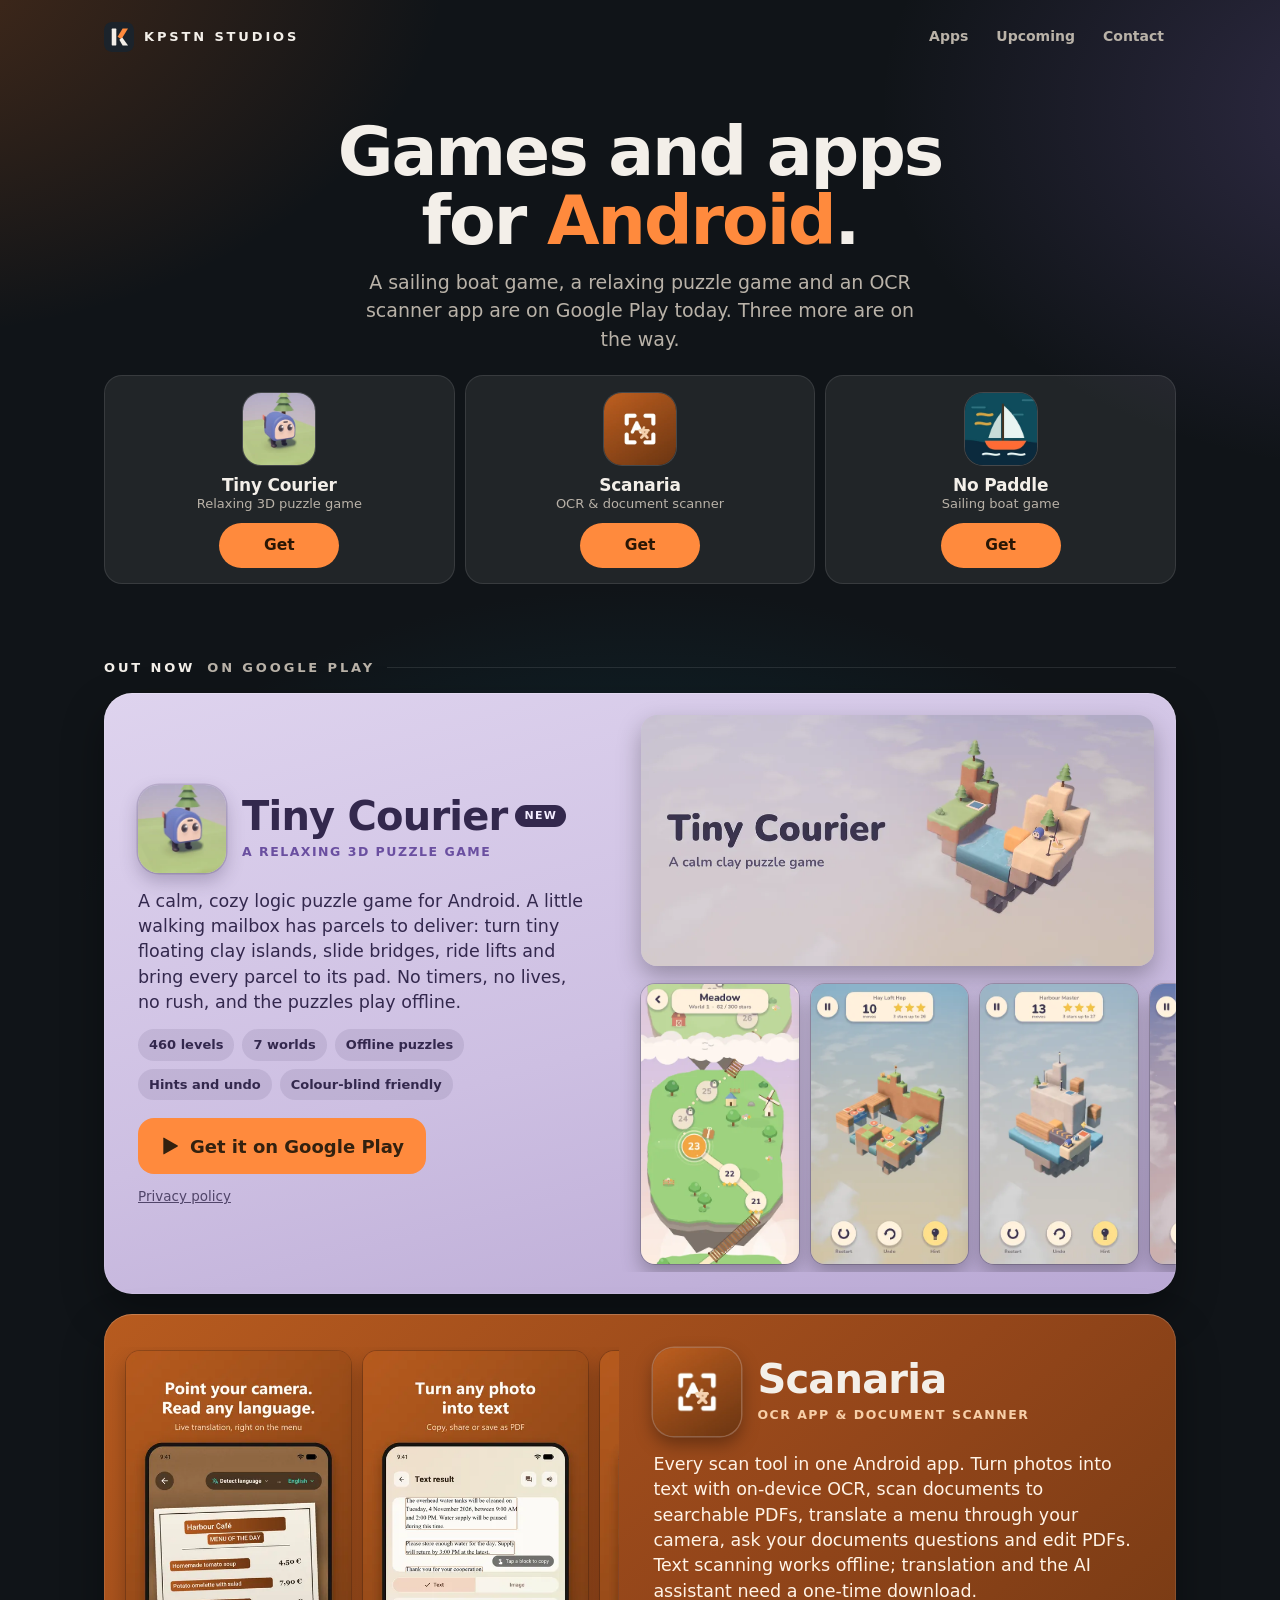
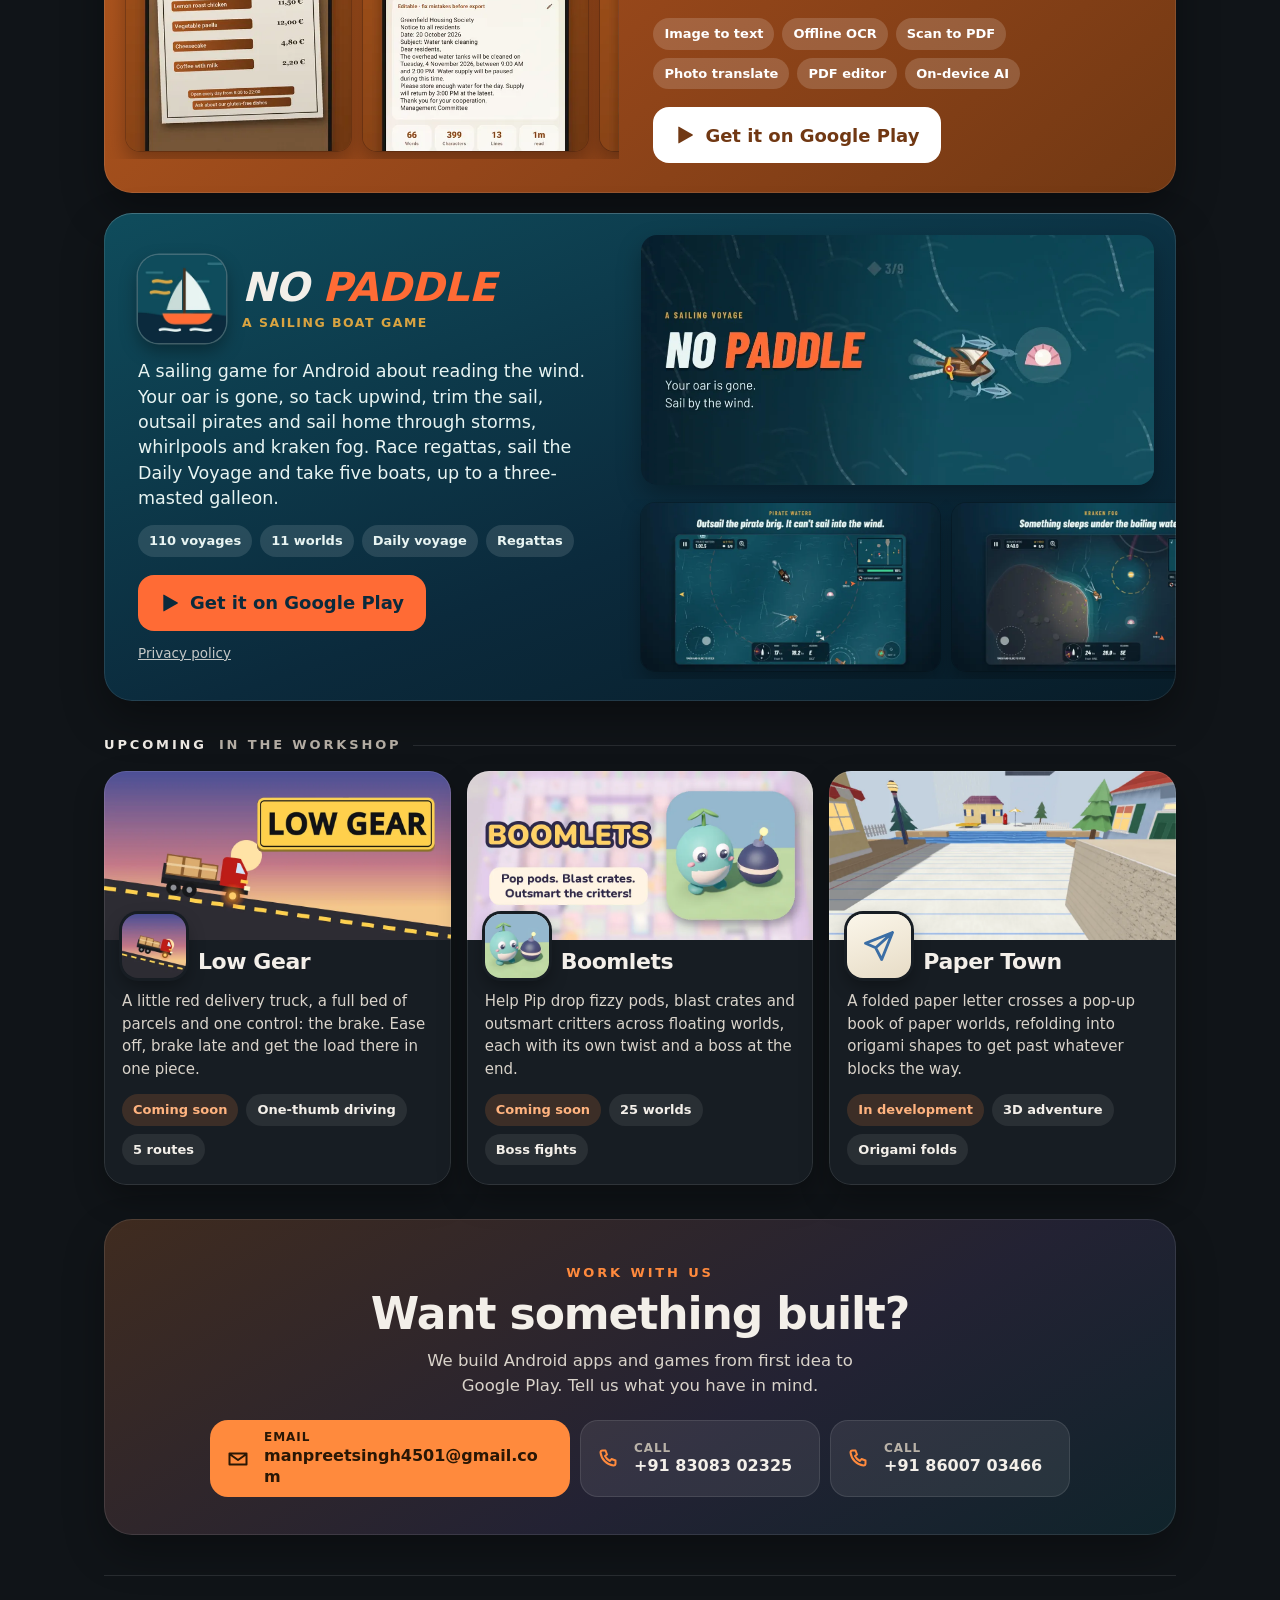
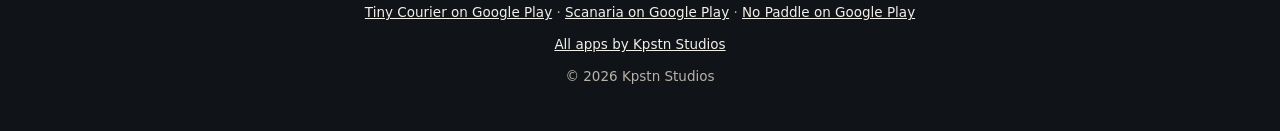
==== index.html @ 001872f7 "Add search words to the home page Title, description and each live app's text now use the phrases pe" ====
<!doctype html>
<html lang="en">
<head>
<meta charset="utf-8">
<meta name="viewport" content="width=device-width,initial-scale=1">
<title>Sailing game, puzzle game and OCR app for Android | Kpstn Studios</title>
<meta name="description" content="No Paddle, a sailing boat game. Tiny Courier, a relaxing 3D puzzle game that plays offline. Scanaria, an OCR app and document scanner. All on Google Play.">
<meta name="theme-color" content="#101418">
<meta property="og:type" content="website">
<meta property="og:title" content="Kpstn Studios: Android games and apps">
<meta property="og:description" content="A sailing boat game, a relaxing 3D puzzle game and an OCR scanner app for Android, all on Google Play.">
<meta property="og:url" content="https://kapstn-studios.github.io/">
<meta property="og:image" content="https://kapstn-studios.github.io/assets/tinycourier-feature.webp">
<meta name="twitter:card" content="summary_large_image">
<link rel="canonical" href="https://kapstn-studios.github.io/">
<link rel="icon" type="image/svg+xml" href="logo.svg">
<link rel="icon" type="image/png" href="favicon.png">
<link rel="apple-touch-icon" href="apple-touch-icon.png">
<style>
:root{color-scheme:dark;--ink:#101418;--panel:#171d23;--line:rgba(255,255,255,.10);--text:#f3efe9;--muted:#b9b2a8;--accent:#ff8a3d}
*{box-sizing:border-box}
html{background:var(--ink);scroll-behavior:smooth;-webkit-text-size-adjust:100%}
body{margin:0;color:var(--text);font-family:system-ui,-apple-system,"Segoe UI",Roboto,sans-serif;line-height:1.5;
  background:
    radial-gradient(60rem 40rem at -10% -5%,rgba(183,91,31,.34),transparent 60%),
    radial-gradient(55rem 38rem at 110% 12%,rgba(122,98,176,.30),transparent 60%),
    radial-gradient(60rem 40rem at 50% 108%,rgba(15,76,92,.50),transparent 60%),
    var(--ink);
  background-attachment:fixed}
img{display:block;max-width:100%}
a{color:inherit}
:focus-visible{outline:3px solid #fff;outline-offset:3px;border-radius:8px}
.wrap{width:100%;max-width:1120px;margin:0 auto;padding:0 16px}

/* top bar */
.bar{display:flex;align-items:center;justify-content:space-between;gap:12px;padding:18px 0}
.brand{display:flex;align-items:center;gap:10px;text-decoration:none;font-size:13px;font-weight:800;letter-spacing:.22em}
.brand img{width:30px;height:30px;border-radius:8px}
.nav{display:flex;gap:4px}
.nav a{text-decoration:none;font-size:14px;font-weight:700;color:var(--muted);padding:8px 12px;border-radius:999px}
.nav a:hover{color:var(--text);background:rgba(255,255,255,.08)}

/* hero */
.hero{padding:10px 0 22px;text-align:center}
.hero h1{margin:0 auto;max-width:15ch;font-size:clamp(34px,8.4vw,68px);line-height:1.02;font-weight:850;letter-spacing:-.03em;text-wrap:balance}
.hero h1 em{font-style:normal;color:var(--accent)}
.hero p{margin:12px auto 0;max-width:46ch;font-size:clamp(16px,2.2vw,19px);color:var(--muted);text-wrap:pretty}
.quick{display:grid;gap:10px;grid-template-columns:1fr;max-width:440px;margin:22px auto 0;padding:0;list-style:none;text-align:left}
.q{display:flex;align-items:center;gap:12px;min-height:68px;padding:8px 10px 8px 8px;border-radius:18px;text-decoration:none;
  background:rgba(255,255,255,.07);box-shadow:inset 0 0 0 1px var(--line);transition:background .12s ease,transform .12s ease}
.q:hover{background:rgba(255,255,255,.12)}
.q:active{transform:scale(.985)}
.q img{width:52px;height:52px;border-radius:13px;flex:none;box-shadow:0 0 0 1px rgba(255,255,255,.16)}
.qt{flex:1;min-width:0;display:flex;flex-direction:column;line-height:1.25}
.qt b{font-size:17px;font-weight:800;letter-spacing:-.01em}
.qt small{font-size:13px;color:var(--muted);white-space:nowrap;overflow:hidden;text-overflow:ellipsis}
.get{flex:none;min-width:72px;text-align:center;padding:11px 18px;border-radius:999px;background:var(--accent);color:#2a1705;font-size:15.5px;font-weight:850}
.vh{position:absolute;width:1px;height:1px;overflow:hidden;clip-path:inset(50%);white-space:nowrap}

.label{display:flex;align-items:center;gap:12px;margin:34px 0 16px;font-size:13px;font-weight:800;letter-spacing:.22em;color:var(--muted);text-transform:uppercase}
.label::after{content:"";flex:1;height:1px;background:var(--line)}
.label b{color:var(--text);font-weight:800}

/* live app cards */
.app{position:relative;border-radius:28px;overflow:hidden;margin-bottom:20px;scroll-margin-top:16px;
  box-shadow:0 18px 40px rgba(0,0,0,.35),inset 0 1px 0 rgba(255,255,255,.12)}
.app::after{content:"";position:absolute;inset:0;border-radius:inherit;pointer-events:none;border:1px solid rgba(255,255,255,.10)}
.banner{width:100%;height:auto;aspect-ratio:1024/500;object-fit:cover}
.info{padding:20px 20px 22px}
.top{display:flex;gap:16px;align-items:center}
.icon{width:76px;height:76px;border-radius:18px;flex:none;box-shadow:0 0 0 1.5px rgba(255,255,255,.22),0 8px 18px rgba(0,0,0,.35)}
.name{margin:0;font-size:30px;line-height:1.05;font-weight:850;letter-spacing:-.02em}
.kicker{margin:6px 0 0;font-size:12.5px;font-weight:800;letter-spacing:.12em;text-transform:uppercase}
.desc{margin:16px 0 0;font-size:16.5px;line-height:1.45;max-width:52ch}
.chips{display:flex;flex-wrap:wrap;gap:8px;margin:14px 0 0;padding:0;list-style:none}
.chips li{font-size:13px;font-weight:700;padding:6px 11px;border-radius:999px}
.go{display:flex;align-items:center;justify-content:center;gap:10px;margin-top:18px;min-height:56px;padding:0 22px;
  border-radius:16px;font-size:18px;font-weight:850;text-decoration:none;transition:transform .12s ease,filter .12s ease}
.go:hover{filter:brightness(1.06)}
.go:active{transform:scale(.98);filter:brightness(.95)}
.go svg{width:20px;height:20px;flex:none}
.policy{display:inline-block;margin-top:12px;font-size:13.5px;opacity:.8}
.badge{display:inline-block;vertical-align:middle;position:relative;top:-3px;margin-left:8px;
  font-size:11px;font-weight:900;letter-spacing:.12em;font-style:normal;padding:5px 9px;border-radius:999px}
.shots{display:flex;gap:12px;overflow-x:auto;padding:4px 20px 22px;scroll-snap-type:x proximity;scrollbar-width:thin;
  scrollbar-color:rgba(255,255,255,.3) transparent;-webkit-overflow-scrolling:touch}
.shots img{flex:none;height:300px;width:auto;border-radius:14px;scroll-snap-align:center;
  box-shadow:0 0 0 1px rgba(0,0,0,.18),0 10px 20px rgba(0,0,0,.28)}
.shots.wide img{height:176px}

/* Tiny Courier: the clay world's lavender sky, with the orange of its moving parts */
.courier{background:linear-gradient(165deg,#ded3ee 0%,#cdbfe2 55%,#b9a8d4 100%);color:#33284d}
.courier .kicker{color:#6a4fa0}
.courier .chips li{background:rgba(51,40,77,.10);color:#33284d}
.courier .go{background:#ff8a3d;color:#33210f}
.courier .badge{background:#33284d;color:#f3ecff}
.courier .icon{box-shadow:0 0 0 1.5px rgba(51,40,77,.18),0 8px 18px rgba(51,40,77,.28)}
.courier .shots{scrollbar-color:rgba(51,40,77,.35) transparent}

/* Scanaria: the store art's copper */
.scanaria{background:linear-gradient(140deg,#b75b1f 0%,#94461a 55%,#713813 100%)}
.scanaria .kicker{color:#f7cfa8}
.scanaria .desc{color:#fff3e6}
.scanaria .chips li{background:rgba(255,255,255,.16);color:#fff}
.scanaria .go{background:#fff;color:#713813}

/* No Paddle: the game's sea, brass and signal orange */
.paddle{background:linear-gradient(160deg,#0f4c5c 0%,#0b2a3c 60%,#081d29 100%)}
.paddle .name{font-style:italic;font-weight:900;text-transform:uppercase;letter-spacing:-.01em}
.paddle .name span{color:#ff6b35}
.paddle .kicker{color:#d9a441}
.paddle .desc{color:#e8f4f2}
.paddle .chips li{background:rgba(232,244,242,.12);color:#e8f4f2}
.paddle .go{background:#ff6b35;color:#0b2a3c}

/* upcoming */
.soon-grid{display:grid;gap:16px;grid-template-columns:1fr}
.next{position:relative;border-radius:22px;overflow:hidden;background:var(--panel);scroll-margin-top:16px;
  box-shadow:0 14px 30px rgba(0,0,0,.3),inset 0 1px 0 rgba(255,255,255,.08)}
.next::after{content:"";position:absolute;inset:0;border-radius:inherit;pointer-events:none;border:1px solid var(--line)}
.next .banner{aspect-ratio:1024/500}
.next .body{padding:0 18px 20px}
.next .head{display:flex;align-items:flex-end;gap:12px;margin-top:-26px;position:relative}
.next .icon{width:64px;height:64px;border-radius:16px;box-shadow:0 0 0 3px var(--panel),0 8px 18px rgba(0,0,0,.35)}
.next h3{margin:0 0 4px;font-size:22px;line-height:1.1;font-weight:850;letter-spacing:-.02em}
.next p{margin:12px 0 0;font-size:15px;line-height:1.5;color:#d9d3ca}
.next .chips li{background:rgba(255,255,255,.08);color:var(--text)}
.next .chips .state{background:rgba(255,138,61,.16);color:#ffb37f}
.paper-icon{display:grid;place-items:center;background:linear-gradient(160deg,#fbf6ea,#e7dcc6);color:#3b6ea5}
.paper-icon svg{width:36px;height:36px}

/* contact */
.contact{margin:34px 0 0;padding:30px 20px 24px;border-radius:28px;text-align:center;scroll-margin-top:16px;
  background:linear-gradient(150deg,rgba(255,138,61,.20),rgba(122,98,176,.18) 60%,rgba(15,76,92,.28));
  box-shadow:inset 0 0 0 1px var(--line),0 18px 40px rgba(0,0,0,.3)}
.eyebrow{margin:0;font-size:13px;font-weight:800;letter-spacing:.22em;text-transform:uppercase;color:var(--accent)}
.contact h2{margin:8px 0 0;font-size:clamp(28px,6vw,44px);line-height:1.05;font-weight:850;letter-spacing:-.025em}
.lead{margin:12px auto 0;max-width:44ch;font-size:16.5px;color:#d9d3ca;text-wrap:pretty}
.ways{display:grid;gap:10px;grid-template-columns:1fr;max-width:440px;margin:22px auto 0;text-align:left}
.way{display:flex;align-items:center;gap:14px;min-height:64px;padding:10px 16px;border-radius:18px;text-decoration:none;
  background:rgba(255,255,255,.08);box-shadow:inset 0 0 0 1px var(--line);transition:background .12s ease,transform .12s ease}
.way:hover{background:rgba(255,255,255,.14)}
.way:active{transform:scale(.985)}
.way svg{width:24px;height:24px;flex:none;color:var(--accent)}
.way span{display:flex;flex-direction:column;min-width:0;line-height:1.3}
.way small{font-size:12px;font-weight:700;letter-spacing:.08em;text-transform:uppercase;color:var(--muted)}
.way b{font-size:16px;font-weight:800;overflow-wrap:anywhere}
.way.mail{background:var(--accent);color:#2a1705;box-shadow:none}
.way.mail:hover{background:var(--accent);filter:brightness(1.06)}
.way.mail svg,.way.mail small{color:#2a1705}
@media (min-width:900px){.contact{padding:44px 34px 38px}.ways{grid-template-columns:1.5fr 1fr 1fr;max-width:860px}}

footer{margin:40px 0 0;padding:26px 0 34px;border-top:1px solid var(--line);color:var(--muted);font-size:13.5px;line-height:1.6;text-align:center}
footer p{margin:0 0 10px}
footer a{color:var(--text);white-space:nowrap}

@media (max-width:389px){.kicker{font-size:11px;letter-spacing:.06em}.name{font-size:27px}.nav a{padding:8px 9px}}
@media (max-width:479px){.brand{white-space:nowrap}.nav a[href="#apps"]{display:none}.way.mail b{font-size:14.5px}}
@media (min-width:640px){
  .wrap{padding:0 24px}
  .hero{padding:44px 0 40px}
  .quick{grid-template-columns:repeat(3,1fr);max-width:none}
  .q{flex-direction:column;text-align:center;padding:18px 12px 16px;gap:10px}
  .q img{width:72px;height:72px;border-radius:18px}
  .qt{flex:none;align-items:center}
  .get{min-width:120px}
  .soon-grid{grid-template-columns:repeat(3,1fr)}
  .go{display:inline-flex}
}
@media (min-width:900px){
  .app{display:grid;grid-template-columns:minmax(0,1fr) minmax(0,1.08fr);align-items:stretch}
  .app.flip .info{order:2}
  .info{padding:34px 34px 30px;display:flex;flex-direction:column;justify-content:center}
  .name{font-size:40px}
  .icon{width:88px;height:88px;border-radius:21px}
  .desc{font-size:17.5px}
  .media{display:flex;flex-direction:column;justify-content:center;min-width:0;padding:22px 0}
  .media .banner{width:calc(100% - 44px);height:auto;flex:none;margin:0 22px 14px;border-radius:16px;box-shadow:0 10px 24px rgba(0,0,0,.28)}
  .shots{padding:4px 22px 8px}
  .shots img{height:280px}
  .shots.wide img{height:168px}
  .scanaria .shots img{height:400px}
}
@media (prefers-reduced-motion:reduce){html{scroll-behavior:auto}.go,.q{transition:none}}
</style>
</head>
<body>
<div class="wrap">

  <div class="bar">
    <a class="brand" href="#top" aria-label="Kpstn Studios"><img src="logo.svg" alt="" width="30" height="30">KPSTN STUDIOS</a>
    <nav class="nav" aria-label="Sections">
      <a href="#apps">Apps</a>
      <a href="#upcoming">Upcoming</a>
      <a href="#contact">Contact</a>
    </nav>
  </div>

  <header class="hero" id="top">
    <h1>Games and apps for <em>Android</em>.</h1>
    <p>A sailing boat game, a relaxing puzzle game and an OCR scanner app are on Google&nbsp;Play today. Three more are on the way.</p>
    <ul class="quick" aria-label="Get our apps on Google Play">
      <li>
        <a class="q" data-app="com.manpreetgugga.tinycourier" href="https://play.google.com/store/apps/details?id=com.manpreetgugga.tinycourier&amp;referrer=utm_source%3Dinstagram%26utm_medium%3Dbio">
          <img src="assets/tinycourier-icon.webp" alt="" width="52" height="52">
          <span class="qt"><b>Tiny Courier</b><small>Relaxing 3D puzzle game</small></span>
          <span class="get">Get<span class="vh"> Tiny Courier on Google Play</span></span>
        </a>
      </li>
      <li>
        <a class="q" data-app="com.manpreet.fileocr" href="https://play.google.com/store/apps/details?id=com.manpreet.fileocr&amp;referrer=utm_source%3Dinstagram%26utm_medium%3Dbio">
          <img src="assets/scanaria-icon.webp" alt="" width="52" height="52">
          <span class="qt"><b>Scanaria</b><small>OCR &amp; document scanner</small></span>
          <span class="get">Get<span class="vh"> Scanaria on Google Play</span></span>
        </a>
      </li>
      <li>
        <a class="q" data-app="io.github.manpreetgugga.boatify" href="https://play.google.com/store/apps/details?id=io.github.manpreetgugga.boatify&amp;referrer=utm_source%3Dinstagram%26utm_medium%3Dbio">
          <img src="assets/nopaddle-icon.webp" alt="" width="52" height="52">
          <span class="qt"><b>No Paddle</b><small>Sailing boat game</small></span>
          <span class="get">Get<span class="vh"> No Paddle on Google Play</span></span>
        </a>
      </li>
    </ul>
  </header>

  <main>
    <h2 class="label" id="apps"><b>Out now</b> On Google Play</h2>

    <section class="app courier" id="tiny-courier" aria-labelledby="courier-name">
      <div class="info">
        <div class="top">
          <img class="icon" src="assets/tinycourier-icon.webp" alt="" width="88" height="88">
          <div>
            <h3 class="name" id="courier-name">Tiny Courier<span class="badge">NEW</span></h3>
            <p class="kicker">A relaxing 3D puzzle game</p>
          </div>
        </div>
        <p class="desc">A calm, cozy logic puzzle game for Android. A little walking mailbox has parcels to deliver: turn tiny floating clay islands, slide bridges, ride lifts and bring every parcel to its pad. No timers, no lives, no rush, and the puzzles play offline.</p>
        <ul class="chips">
          <li>460 levels</li><li>7 worlds</li><li>Offline puzzles</li><li>Hints and undo</li><li>Colour-blind friendly</li>
        </ul>
        <div>
          <a class="go" data-app="com.manpreetgugga.tinycourier"
             href="https://play.google.com/store/apps/details?id=com.manpreetgugga.tinycourier&amp;referrer=utm_source%3Dinstagram%26utm_medium%3Dbio">
            <svg viewBox="0 0 24 24" aria-hidden="true"><path fill="currentColor" d="M4 2.6v18.8c0 .5.5.8.9.6l16.3-9.4c.4-.3.4-.9 0-1.2L4.9 2c-.4-.2-.9.1-.9.6Z"/></svg>
            Get it on Google Play
          </a>
        </div>
        <a class="policy" href="https://github.com/manpreetgugga/toolcourier/blob/main/PRIVACY.md">Privacy policy</a>
      </div>
      <div class="media">
        <img class="banner" src="assets/tinycourier-feature.webp" alt="Tiny Courier, a relaxing 3D puzzle game: a clay island floating in a lavender sky" width="1024" height="500">
        <div class="shots" tabindex="0" role="group" aria-label="Tiny Courier screenshots">
          <img src="assets/tinycourier-2.webp" alt="The Meadow world map" width="405" height="720" loading="lazy">
          <img src="assets/tinycourier-3.webp" alt="A Tiny Courier puzzle level with springs" width="405" height="720" loading="lazy">
          <img src="assets/tinycourier-4.webp" alt="A Harbour level" width="405" height="720" loading="lazy">
          <img src="assets/tinycourier-5.webp" alt="A Frost Peaks level" width="405" height="720" loading="lazy">
          <img src="assets/tinycourier-1.webp" alt="The main menu" width="405" height="720" loading="lazy">
        </div>
      </div>
    </section>

    <section class="app flip scanaria" id="scanaria" aria-labelledby="scanaria-name">
      <div class="info">
        <div class="top">
          <img class="icon" src="assets/scanaria-icon.webp" alt="" width="88" height="88">
          <div>
            <h3 class="name" id="scanaria-name">Scanaria</h3>
            <p class="kicker">OCR app &amp; document scanner</p>
          </div>
        </div>
        <p class="desc">Every scan tool in one Android app. Turn photos into text with on-device OCR, scan documents to searchable PDFs, translate a menu through your camera, ask your documents questions and edit PDFs. Text scanning works offline; translation and the AI assistant need a one-time download.</p>
        <ul class="chips">
          <li>Image to text</li><li>Offline OCR</li><li>Scan to PDF</li><li>Photo translate</li><li>PDF editor</li><li>On-device AI</li>
        </ul>
        <div>
          <a class="go" data-app="com.manpreet.fileocr"
             href="https://play.google.com/store/apps/details?id=com.manpreet.fileocr&amp;referrer=utm_source%3Dinstagram%26utm_medium%3Dbio">
            <svg viewBox="0 0 24 24" aria-hidden="true"><path fill="currentColor" d="M4 2.6v18.8c0 .5.5.8.9.6l16.3-9.4c.4-.3.4-.9 0-1.2L4.9 2c-.4-.2-.9.1-.9.6Z"/></svg>
            Get it on Google Play
          </a>
        </div>
      </div>
      <div class="media">
        <div class="shots" tabindex="0" role="group" aria-label="Scanaria screenshots">
          <img src="assets/scanaria-1.webp" alt="Live camera translation of a menu" width="405" height="720" loading="lazy">
          <img src="assets/scanaria-2.webp" alt="Scanaria OCR: turning a photo into text" width="405" height="720" loading="lazy">
          <img src="assets/scanaria-3.webp" alt="Asking a document questions" width="405" height="720" loading="lazy">
          <img src="assets/scanaria-4.webp" alt="Editing a PDF" width="405" height="720" loading="lazy">
          <img src="assets/scanaria-5.webp" alt="The language list" width="405" height="720" loading="lazy">
        </div>
      </div>
    </section>

    <section class="app paddle" id="no-paddle" aria-labelledby="paddle-name">
      <div class="info">
        <div class="top">
          <img class="icon" src="assets/nopaddle-icon.webp" alt="" width="88" height="88">
          <div>
            <h3 class="name" id="paddle-name">No <span>Paddle</span></h3>
            <p class="kicker">A sailing boat game</p>
          </div>
        </div>
        <p class="desc">A sailing game for Android about reading the wind. Your oar is gone, so tack upwind, trim the sail, outsail pirates and sail home through storms, whirlpools and kraken fog. Race regattas, sail the Daily Voyage and take five boats, up to a three-masted galleon.</p>
        <ul class="chips">
          <li>110 voyages</li><li>11 worlds</li><li>Daily voyage</li><li>Regattas</li>
        </ul>
        <div>
          <a class="go" data-app="io.github.manpreetgugga.boatify"
             href="https://play.google.com/store/apps/details?id=io.github.manpreetgugga.boatify&amp;referrer=utm_source%3Dinstagram%26utm_medium%3Dbio">
            <svg viewBox="0 0 24 24" aria-hidden="true"><path fill="currentColor" d="M4 2.6v18.8c0 .5.5.8.9.6l16.3-9.4c.4-.3.4-.9 0-1.2L4.9 2c-.4-.2-.9.1-.9.6Z"/></svg>
            Get it on Google Play
          </a>
        </div>
        <a class="policy" href="https://github.com/manpreetgugga/boatify/blob/main/PRIVACY.md">Privacy policy</a>
      </div>
      <div class="media">
        <img class="banner" src="assets/nopaddle-feature.webp" alt="No Paddle sailing game: a small boat sailing by the wind" width="1024" height="500" loading="lazy">
        <div class="shots wide" tabindex="0" role="group" aria-label="No Paddle screenshots">
          <img src="assets/nopaddle-1.webp" alt="No Paddle sailing boat game: outsailing a pirate brig" width="800" height="450" loading="lazy">
          <img src="assets/nopaddle-2.webp" alt="The kraken" width="800" height="450" loading="lazy">
          <img src="assets/nopaddle-3.webp" alt="Sailing through a storm" width="800" height="450" loading="lazy">
          <img src="assets/nopaddle-4.webp" alt="Dolphins alongside the boat" width="800" height="450" loading="lazy">
        </div>
      </div>
    </section>

    <h2 class="label" id="upcoming"><b>Upcoming</b> In the workshop</h2>

    <div class="soon-grid">
      <article class="next" id="low-gear">
        <img class="banner" src="assets/lowgear-feature.webp" alt="Low Gear: a red truck with parcels rolling downhill at sunset" width="1024" height="500" loading="lazy">
        <div class="body">
          <div class="head">
            <img class="icon" src="assets/lowgear-icon.webp" alt="" width="64" height="64" loading="lazy">
            <h3>Low Gear</h3>
          </div>
          <p>A little red delivery truck, a full bed of parcels and one control: the brake. Ease off, brake late and get the load there in one piece.</p>
          <ul class="chips"><li class="state">Coming soon</li><li>One-thumb driving</li><li>5 routes</li></ul>
        </div>
      </article>

      <article class="next" id="boomlets">
        <img class="banner" src="assets/boomlets-feature.webp" alt="Boomlets: Pip the sprout beside a fizzy pod" width="1024" height="500" loading="lazy">
        <div class="body">
          <div class="head">
            <img class="icon" src="assets/boomlets-icon.webp" alt="" width="64" height="64" loading="lazy">
            <h3>Boomlets</h3>
          </div>
          <p>Help Pip drop fizzy pods, blast crates and outsmart critters across floating worlds, each with its own twist and a boss at the end.</p>
          <ul class="chips"><li class="state">Coming soon</li><li>25 worlds</li><li>Boss fights</li></ul>
        </div>
      </article>

      <article class="next" id="paper-town">
        <img class="banner" src="assets/papertown-feature.webp" alt="Paper Town: a canal town built from notebook paper" width="1024" height="500" loading="lazy">
        <div class="body">
          <div class="head">
            <div class="icon paper-icon" aria-hidden="true">
              <svg viewBox="0 0 24 24"><path fill="none" stroke="currentColor" stroke-width="1.9" stroke-linejoin="round" stroke-linecap="round" d="M21 3 3 10.2l6.8 3L21 3Zm0 0-7.2 18-4-7.800"/></svg>
            </div>
            <h3>Paper Town</h3>
          </div>
          <p>A folded paper letter crosses a pop-up book of paper worlds, refolding into origami shapes to get past whatever blocks the way.</p>
          <ul class="chips"><li class="state">In development</li><li>3D adventure</li><li>Origami folds</li></ul>
        </div>
      </article>
    </div>

    <section class="contact" id="contact" aria-labelledby="contact-title">
      <p class="eyebrow">Work with us</p>
      <h2 id="contact-title">Want something built?</h2>
      <p class="lead">We build Android apps and games from first idea to Google Play. Tell us what you have in mind.</p>
      <div class="ways">
        <a class="way mail" href="mailto:manpreetsingh4501@gmail.com?subject=Project%20enquiry%20for%20Kpstn%20Studios">
          <svg viewBox="0 0 24 24" aria-hidden="true"><path fill="none" stroke="currentColor" stroke-width="2" stroke-linecap="round" stroke-linejoin="round" d="M3.500 6.500h17v11h-17zm0 .5 8.500 6 8.500-6"/></svg>
          <span><small>Email</small><b>manpreetsingh4501@gmail.com</b></span>
        </a>
        <a class="way" href="tel:+918308302325">
          <svg viewBox="0 0 24 24" aria-hidden="true"><path fill="none" stroke="currentColor" stroke-width="2" stroke-linecap="round" stroke-linejoin="round" d="M6.500 3.500h3l1.500 4-2 1.500a11 11 0 0 0 5 5l1.500-2 4 1.500v3a2 2 0 0 1-2 2A15 15 0 0 1 4.500 5.500a2 2 0 0 1 2-2Z"/></svg>
          <span><small>Call</small><b>+91 83083 02325</b></span>
        </a>
        <a class="way" href="tel:+918600703466">
          <svg viewBox="0 0 24 24" aria-hidden="true"><path fill="none" stroke="currentColor" stroke-width="2" stroke-linecap="round" stroke-linejoin="round" d="M6.500 3.500h3l1.500 4-2 1.500a11 11 0 0 0 5 5l1.500-2 4 1.500v3a2 2 0 0 1-2 2A15 15 0 0 1 4.500 5.500a2 2 0 0 1 2-2Z"/></svg>
          <span><small>Call</small><b>+91 86007 03466</b></span>
        </a>
      </div>
    </section>
  </main>

  <footer>
    <p>
      <a href="https://play.google.com/store/apps/details?id=com.manpreetgugga.tinycourier">Tiny Courier on Google Play</a> ·
      <a href="https://play.google.com/store/apps/details?id=com.manpreet.fileocr">Scanaria on Google Play</a> ·
      <a href="https://play.google.com/store/apps/details?id=io.github.manpreetgugga.boatify">No Paddle on Google Play</a>
    </p>
    <p><a href="https://play.google.com/store/apps/developer?id=Kpstn+Studios">All apps by Kpstn Studios</a></p>
    <p>© 2026 Kpstn Studios</p>
  </footer>
</div>
<script>
// On Android, open the Play Store app itself: Instagram's in-app browser
// would otherwise show the Play website. Elsewhere the plain link stays.
if (/Android/i.test(navigator.userAgent)) {
  document.querySelectorAll('a[data-app]').forEach(function (a) {
    var id = a.getAttribute('data-app');
    var ref = encodeURIComponent('utm_source=instagram&utm_medium=bio');
    a.href = 'intent://details?id=' + id + '&referrer=' + ref +
      '#Intent;scheme=market;package=com.android.vending;S.browser_fallback_url=' +
      encodeURIComponent(a.href) + ';end';
  });
}
</script>
</body>
</html>
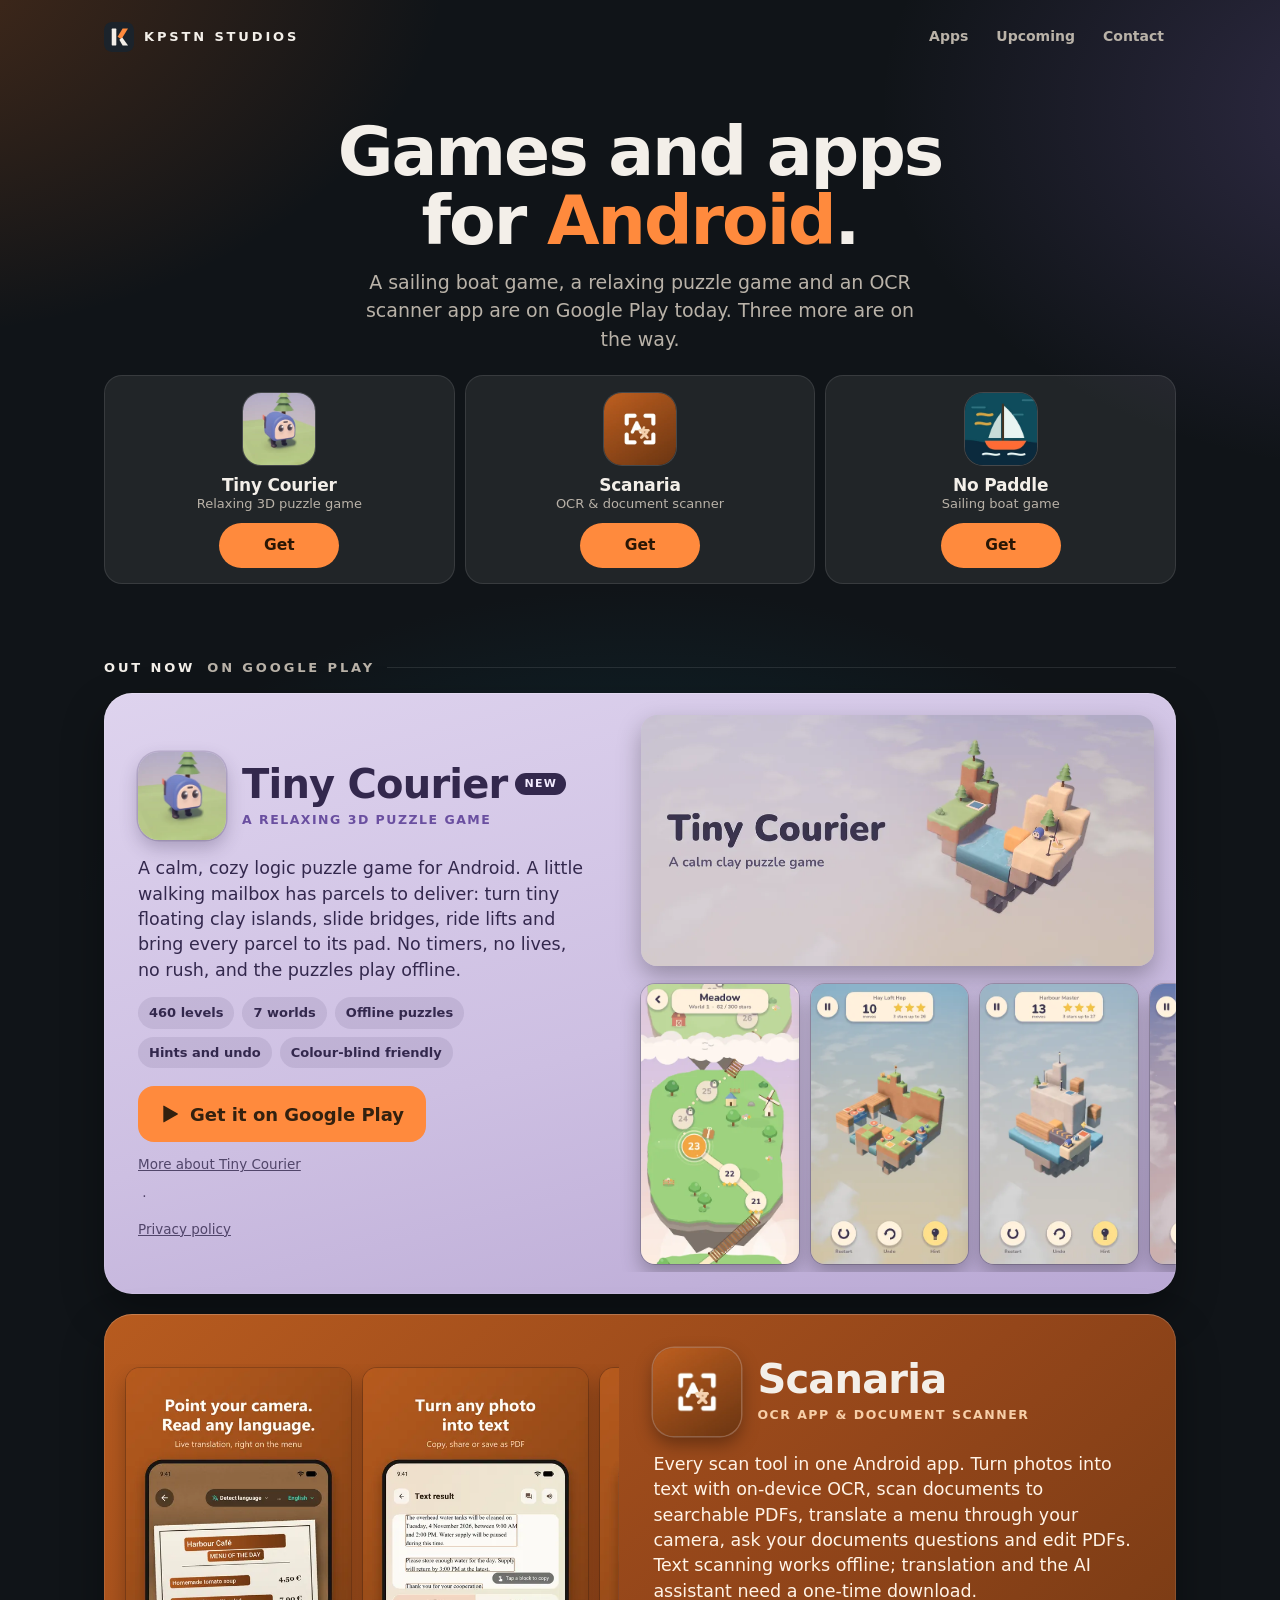
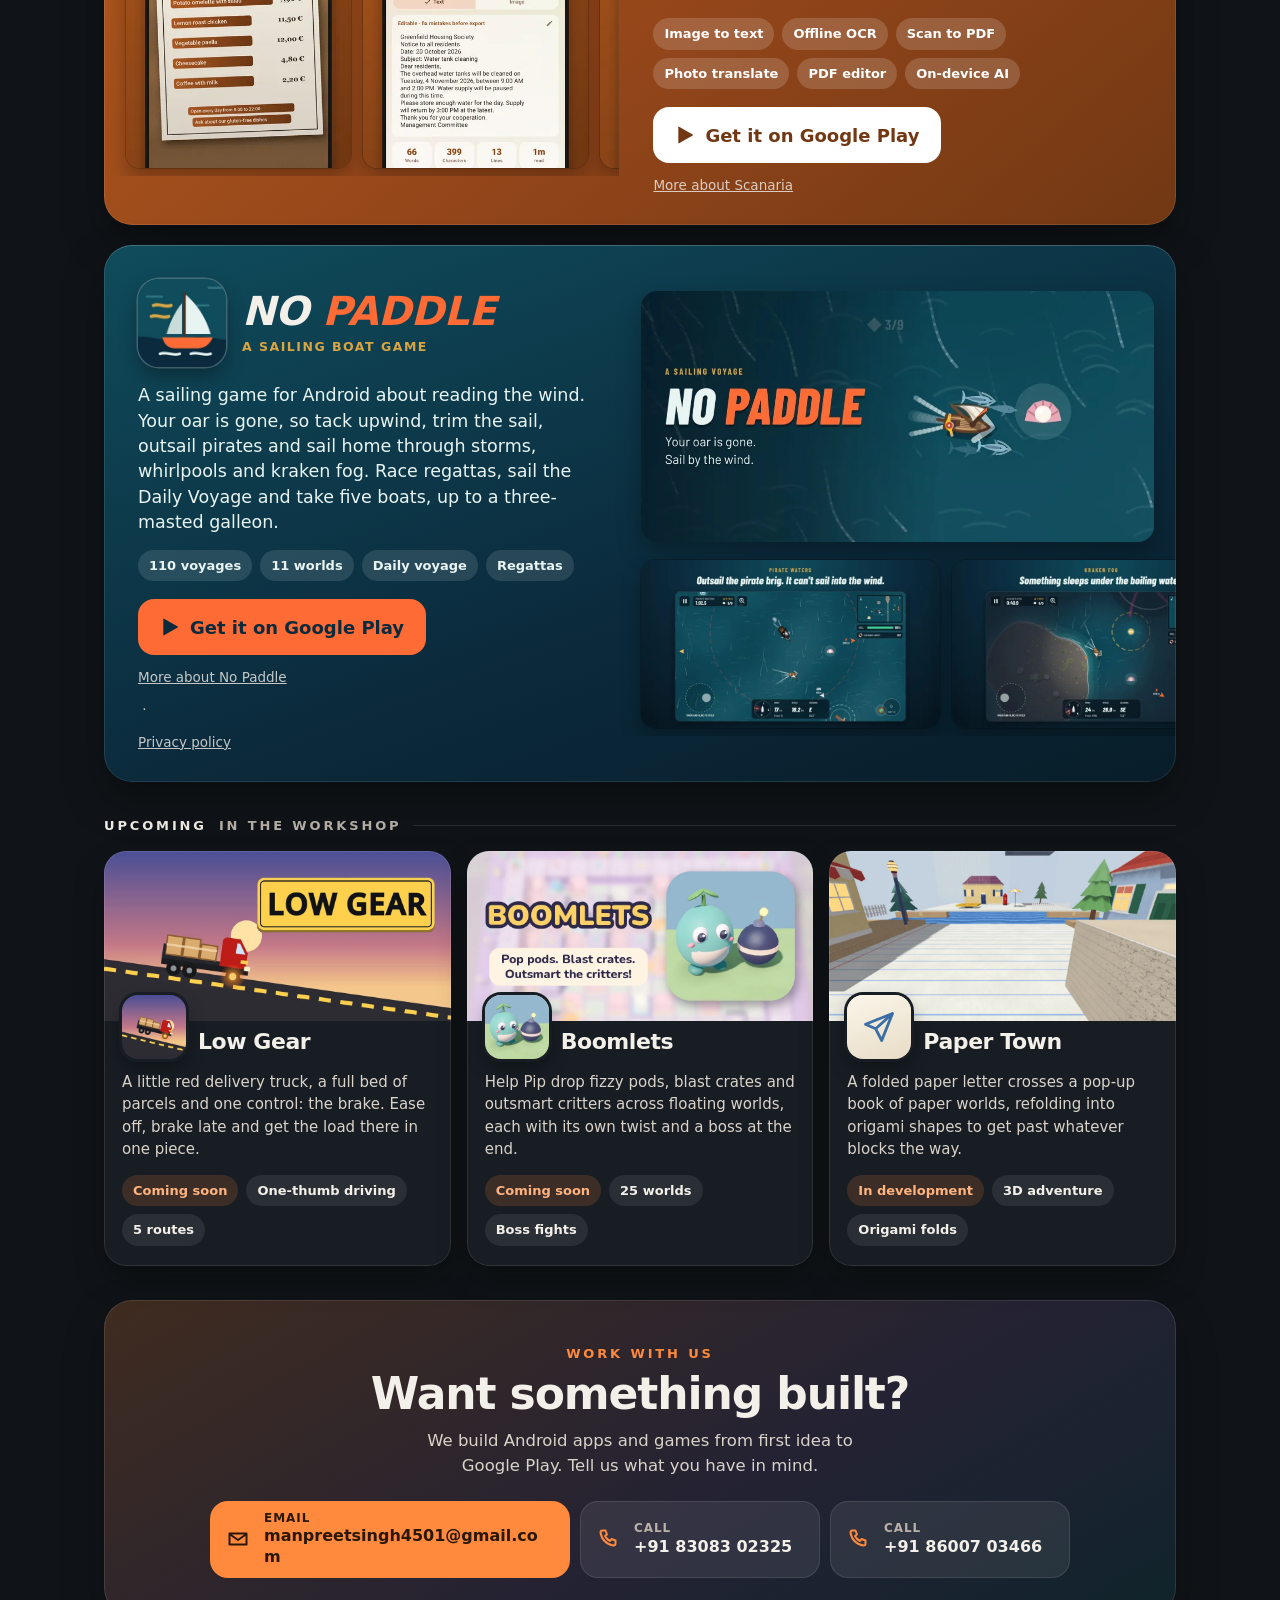
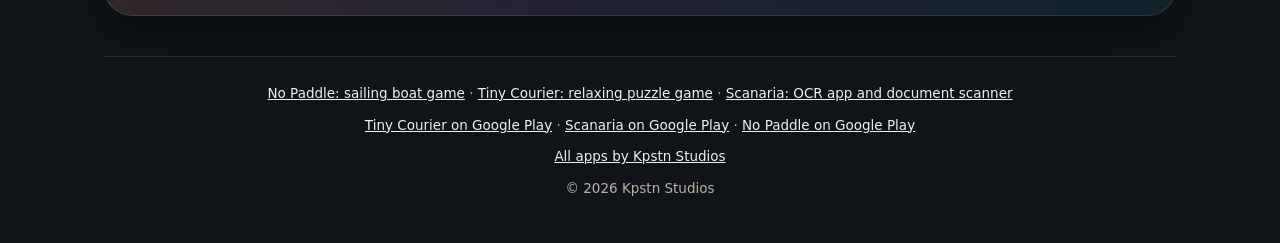
==== commit fd41981c: "Add a page for each live game, plus sitemap and robots.txt No Paddle, Tiny Courier and Scanaria each" ====
--- a/index.html
+++ b/index.html
@@ -247,7 +247,7 @@
             Get it on Google Play
           </a>
         </div>
-        <a class="policy" href="https://github.com/manpreetgugga/toolcourier/blob/main/PRIVACY.md">Privacy policy</a>
+        <a class="policy" href="tiny-courier/">More about Tiny Courier</a> <span class="policy" aria-hidden="true">&nbsp;·&nbsp;</span> <a class="policy" href="https://github.com/manpreetgugga/toolcourier/blob/main/PRIVACY.md">Privacy policy</a>
       </div>
       <div class="media">
         <img class="banner" src="assets/tinycourier-feature.webp" alt="Tiny Courier, a relaxing 3D puzzle game: a clay island floating in a lavender sky" width="1024" height="500">
@@ -281,6 +281,7 @@
             Get it on Google Play
           </a>
         </div>
+        <a class="policy" href="scanaria/">More about Scanaria</a>
       </div>
       <div class="media">
         <div class="shots" tabindex="0" role="group" aria-label="Scanaria screenshots">
@@ -313,7 +314,7 @@
             Get it on Google Play
           </a>
         </div>
-        <a class="policy" href="https://github.com/manpreetgugga/boatify/blob/main/PRIVACY.md">Privacy policy</a>
+        <a class="policy" href="no-paddle/">More about No Paddle</a> <span class="policy" aria-hidden="true">&nbsp;·&nbsp;</span> <a class="policy" href="https://github.com/manpreetgugga/boatify/blob/main/PRIVACY.md">Privacy policy</a>
       </div>
       <div class="media">
         <img class="banner" src="assets/nopaddle-feature.webp" alt="No Paddle sailing game: a small boat sailing by the wind" width="1024" height="500" loading="lazy">
@@ -390,6 +391,7 @@
   </main>
 
   <footer>
+    <p><a href="no-paddle/">No Paddle: sailing boat game</a> · <a href="tiny-courier/">Tiny Courier: relaxing puzzle game</a> · <a href="scanaria/">Scanaria: OCR app and document scanner</a></p>
     <p>
       <a href="https://play.google.com/store/apps/details?id=com.manpreetgugga.tinycourier">Tiny Courier on Google Play</a> ·
       <a href="https://play.google.com/store/apps/details?id=com.manpreet.fileocr">Scanaria on Google Play</a> ·
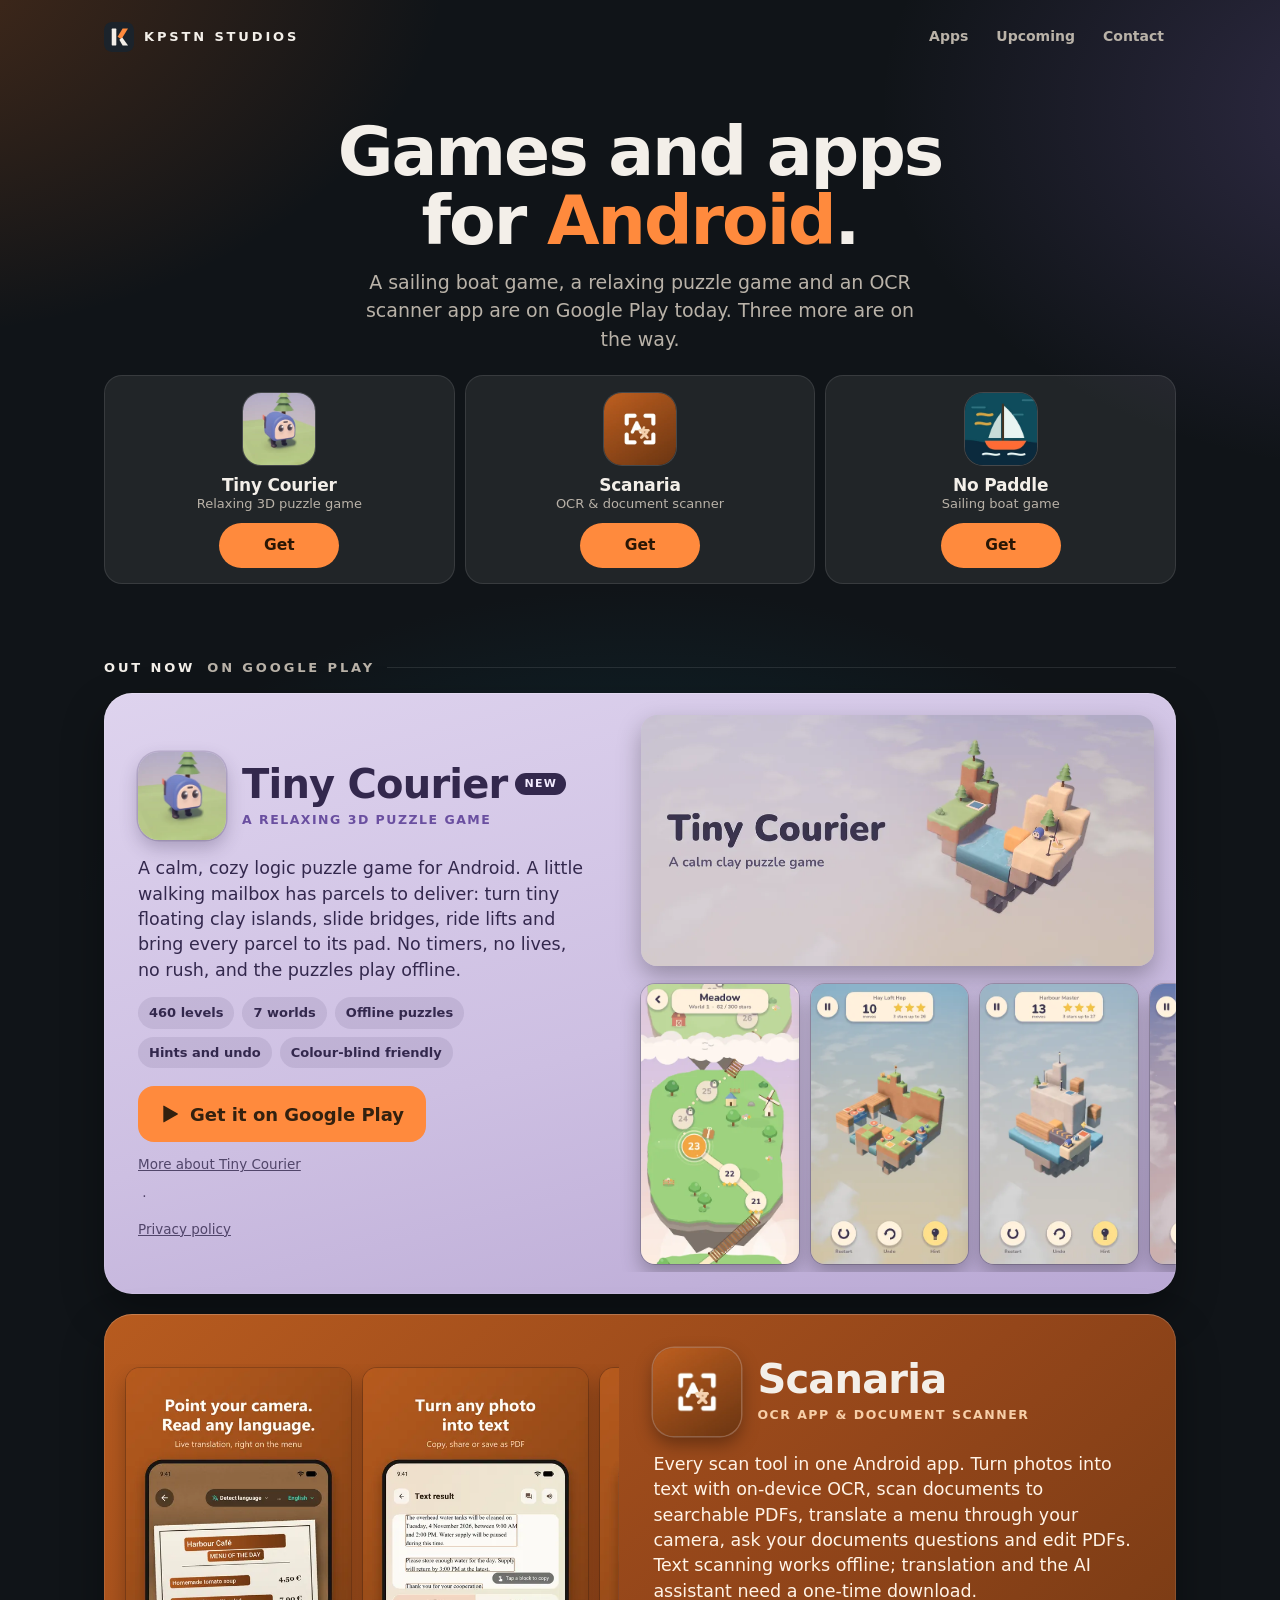
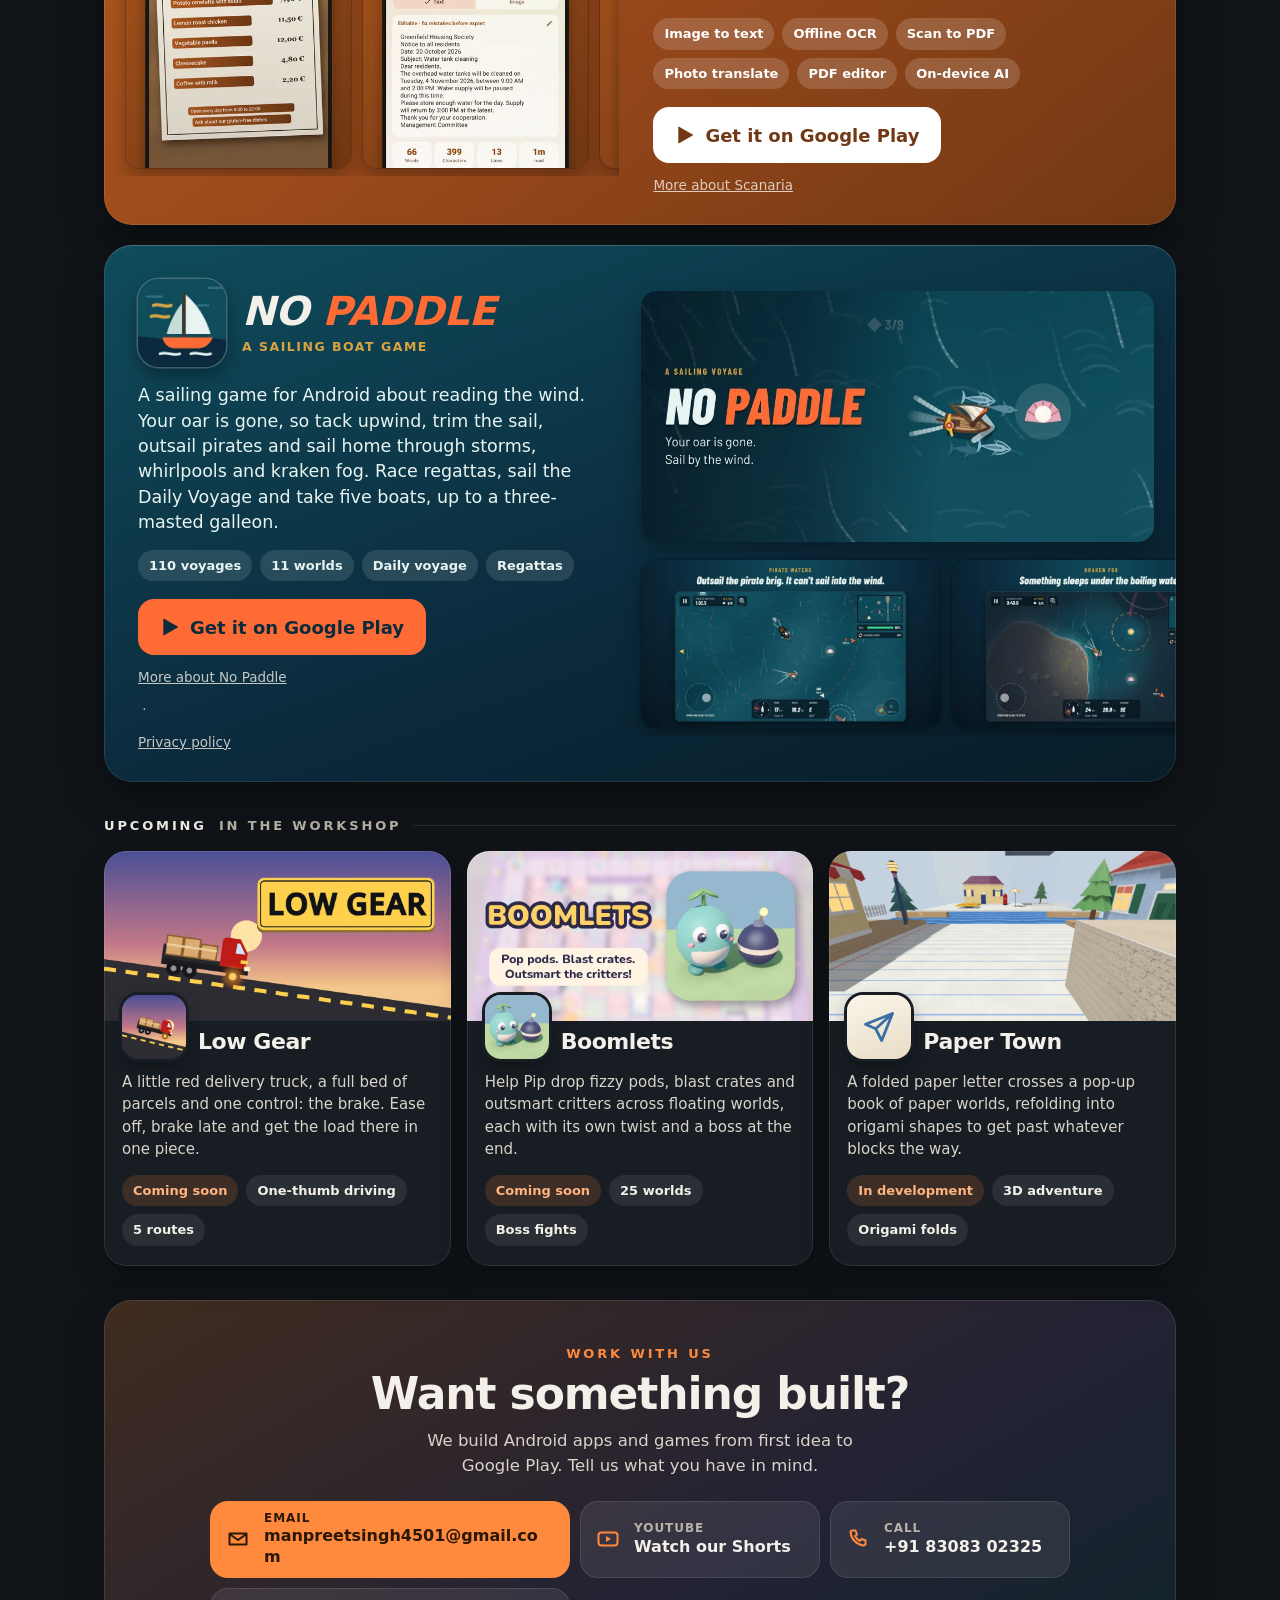
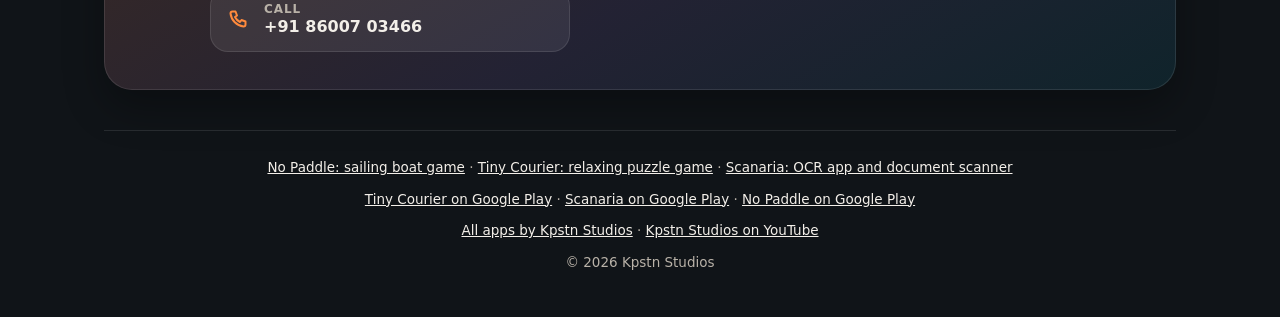
==== commit 6c77f9b0: "Link the studio's YouTube Shorts channel Contact card and footer on the home page, footer on each ga" ====
--- a/index.html
+++ b/index.html
@@ -3,6 +3,7 @@
 <head>
 <meta charset="utf-8">
 <meta name="viewport" content="width=device-width,initial-scale=1">
+<meta name="google-site-verification" content="OB6ThSI40kOqImdfjRUzBG8xYrJgDSYW6yJHjaOwfGw">
 <title>Sailing game, puzzle game and OCR app for Android | Kpstn Studios</title>
 <meta name="description" content="No Paddle, a sailing boat game. Tiny Courier, a relaxing 3D puzzle game that plays offline. Scanaria, an OCR app and document scanner. All on Google Play.">
 <meta name="theme-color" content="#101418">
@@ -183,6 +184,55 @@
 }
 @media (prefers-reduced-motion:reduce){html{scroll-behavior:auto}.go,.q{transition:none}}
 </style>
+<script type="application/ld+json">
+{
+ "@context": "https://schema.org",
+ "@graph": [
+  {
+   "@type": "Organization",
+   "@id": "https://kapstn-studios.github.io/#org",
+   "name": "Kpstn Studios",
+   "url": "https://kapstn-studios.github.io/",
+   "logo": "https://kapstn-studios.github.io/logo-512.png",
+   "sameAs": [
+    "https://play.google.com/store/apps/developer?id=Kpstn+Studios",
+    "https://www.youtube.com/@KapstnStudios"
+   ]
+  },
+  {
+   "@type": "WebSite",
+   "@id": "https://kapstn-studios.github.io/#website",
+   "name": "Kpstn Studios",
+   "url": "https://kapstn-studios.github.io/",
+   "inLanguage": "en",
+   "publisher": {
+    "@id": "https://kapstn-studios.github.io/#org"
+   }
+  },
+  {
+   "@type": "ItemList",
+   "name": "Kpstn Studios apps on Google Play",
+   "itemListElement": [
+    {
+     "@type": "ListItem",
+     "position": 1,
+     "url": "https://kapstn-studios.github.io/tiny-courier/"
+    },
+    {
+     "@type": "ListItem",
+     "position": 2,
+     "url": "https://kapstn-studios.github.io/scanaria/"
+    },
+    {
+     "@type": "ListItem",
+     "position": 3,
+     "url": "https://kapstn-studios.github.io/no-paddle/"
+    }
+   ]
+  }
+ ]
+}
+</script>
 </head>
 <body>
 <div class="wrap">
@@ -378,6 +428,10 @@
           <svg viewBox="0 0 24 24" aria-hidden="true"><path fill="none" stroke="currentColor" stroke-width="2" stroke-linecap="round" stroke-linejoin="round" d="M3.500 6.500h17v11h-17zm0 .5 8.500 6 8.500-6"/></svg>
           <span><small>Email</small><b>manpreetsingh4501@gmail.com</b></span>
         </a>
+        <a class="way" href="https://www.youtube.com/@KapstnStudios/shorts" target="_blank" rel="noopener">
+          <svg viewBox="0 0 24 24" aria-hidden="true"><path fill="none" stroke="currentColor" stroke-width="2" stroke-linejoin="round" d="M2.500 8.500a3 3 0 0 1 3-3h13a3 3 0 0 1 3 3v7a3 3 0 0 1-3 3h-13a3 3 0 0 1-3-3z"/><path fill="currentColor" d="M10 9v6l5-3z"/></svg>
+          <span><small>YouTube</small><b>Watch our Shorts</b></span>
+        </a>
         <a class="way" href="tel:+918308302325">
           <svg viewBox="0 0 24 24" aria-hidden="true"><path fill="none" stroke="currentColor" stroke-width="2" stroke-linecap="round" stroke-linejoin="round" d="M6.500 3.500h3l1.500 4-2 1.500a11 11 0 0 0 5 5l1.500-2 4 1.500v3a2 2 0 0 1-2 2A15 15 0 0 1 4.500 5.500a2 2 0 0 1 2-2Z"/></svg>
           <span><small>Call</small><b>+91 83083 02325</b></span>
@@ -397,7 +451,7 @@
       <a href="https://play.google.com/store/apps/details?id=com.manpreet.fileocr">Scanaria on Google Play</a> ·
       <a href="https://play.google.com/store/apps/details?id=io.github.manpreetgugga.boatify">No Paddle on Google Play</a>
     </p>
-    <p><a href="https://play.google.com/store/apps/developer?id=Kpstn+Studios">All apps by Kpstn Studios</a></p>
+    <p><a href="https://play.google.com/store/apps/developer?id=Kpstn+Studios">All apps by Kpstn Studios</a> · <a href="https://www.youtube.com/@KapstnStudios/shorts">Kpstn Studios on YouTube</a></p>
     <p>© 2026 Kpstn Studios</p>
   </footer>
 </div>
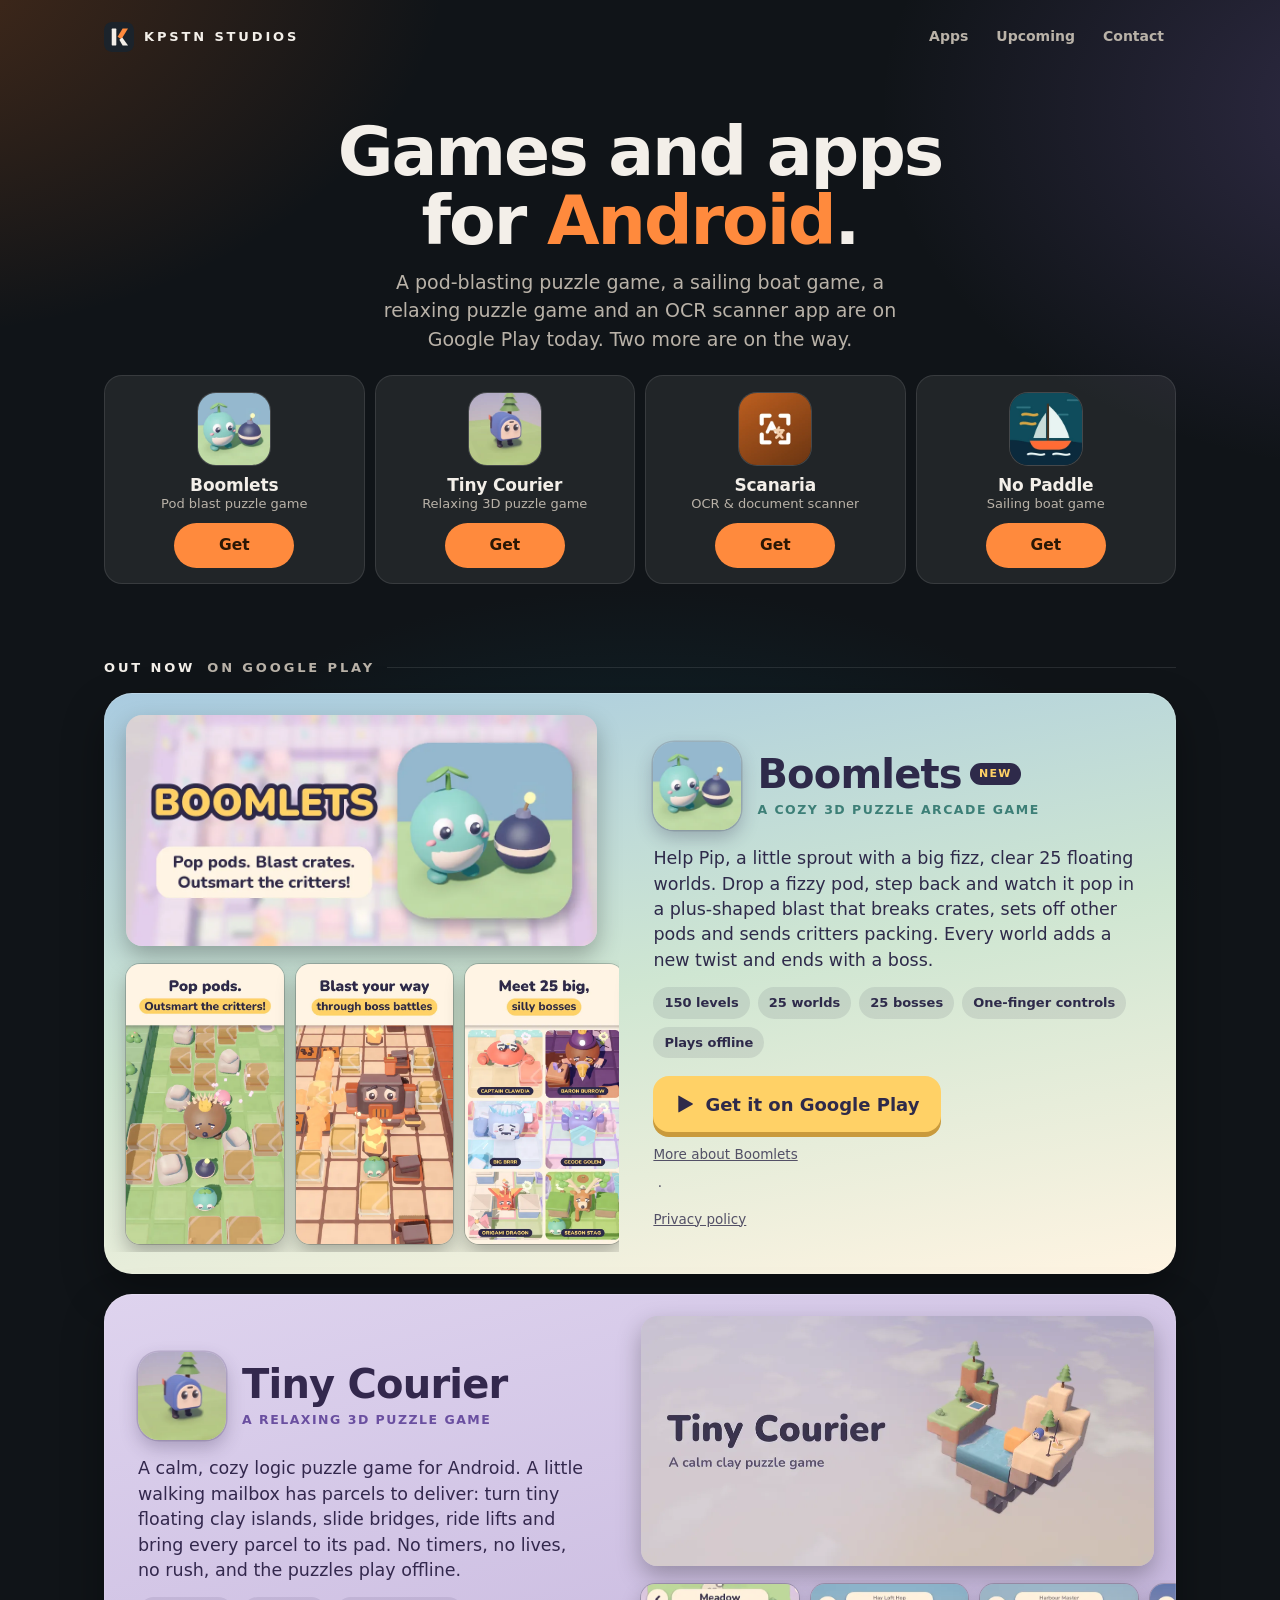
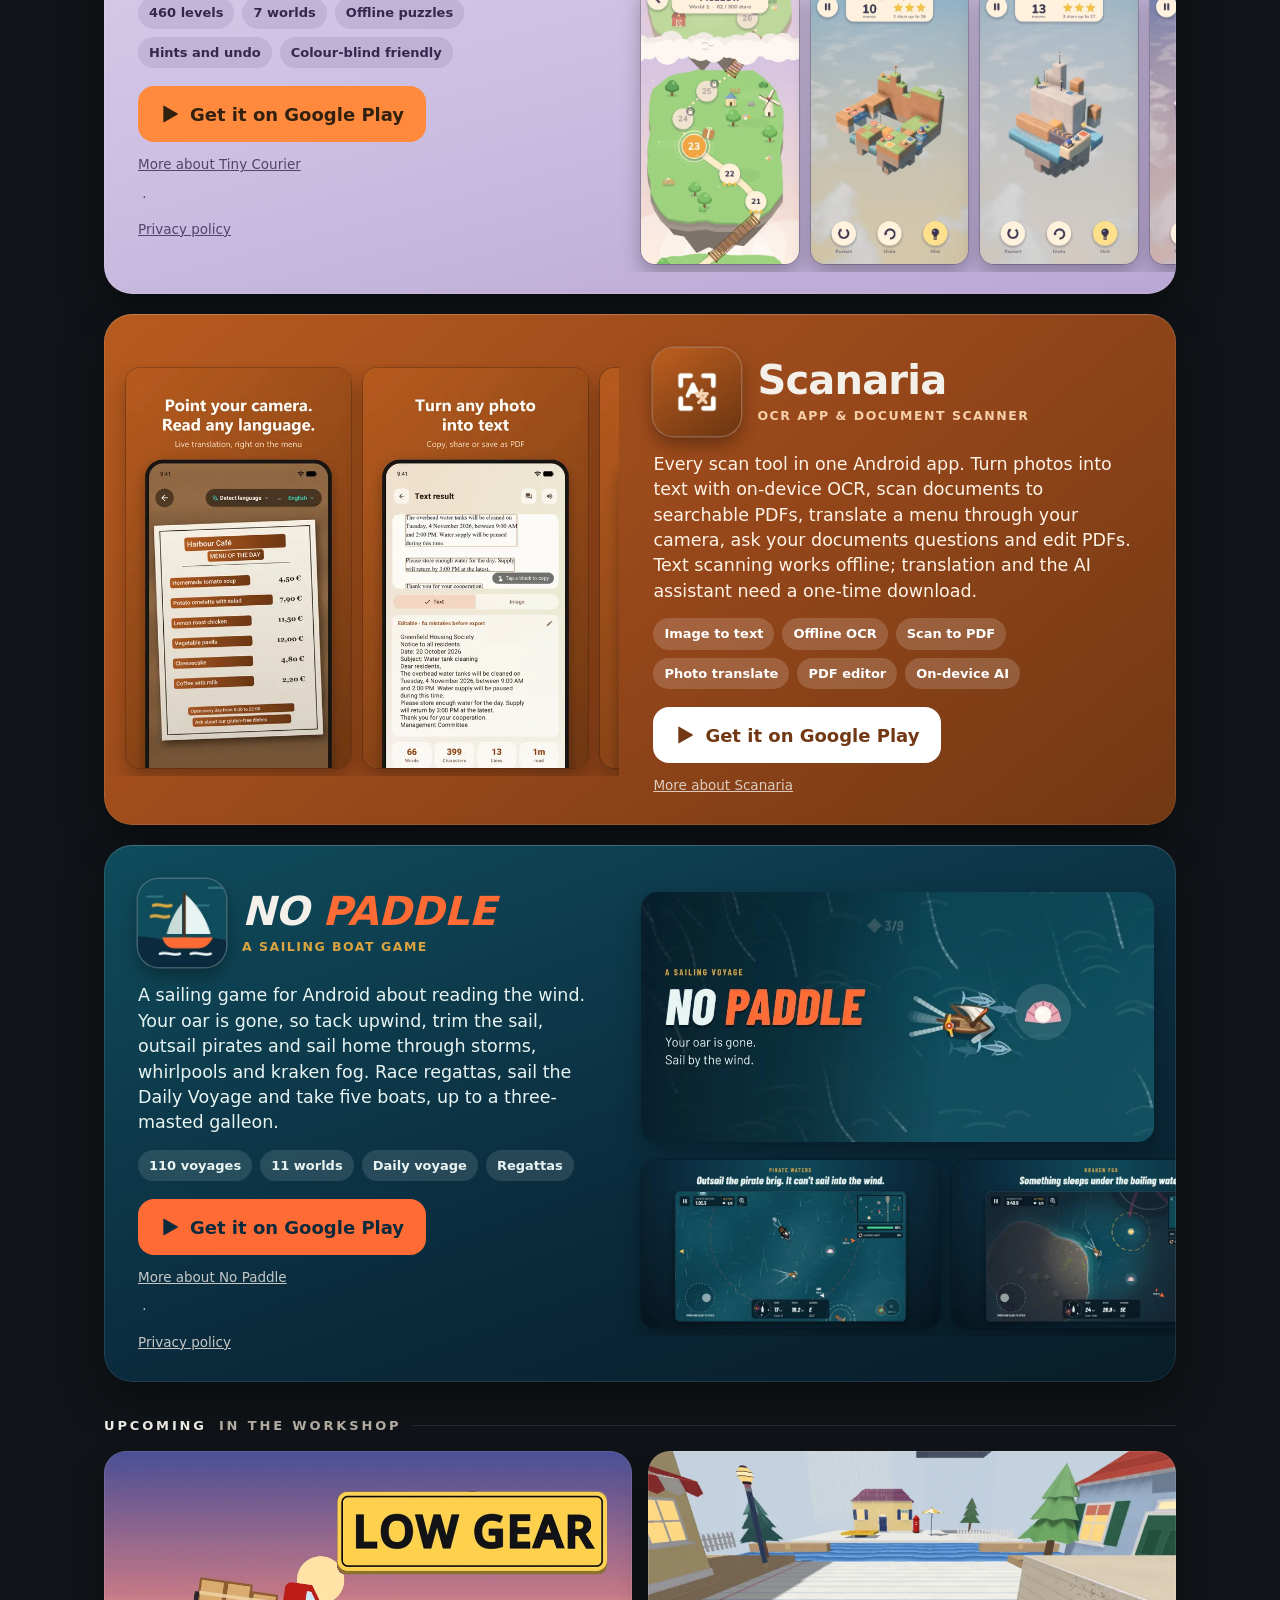
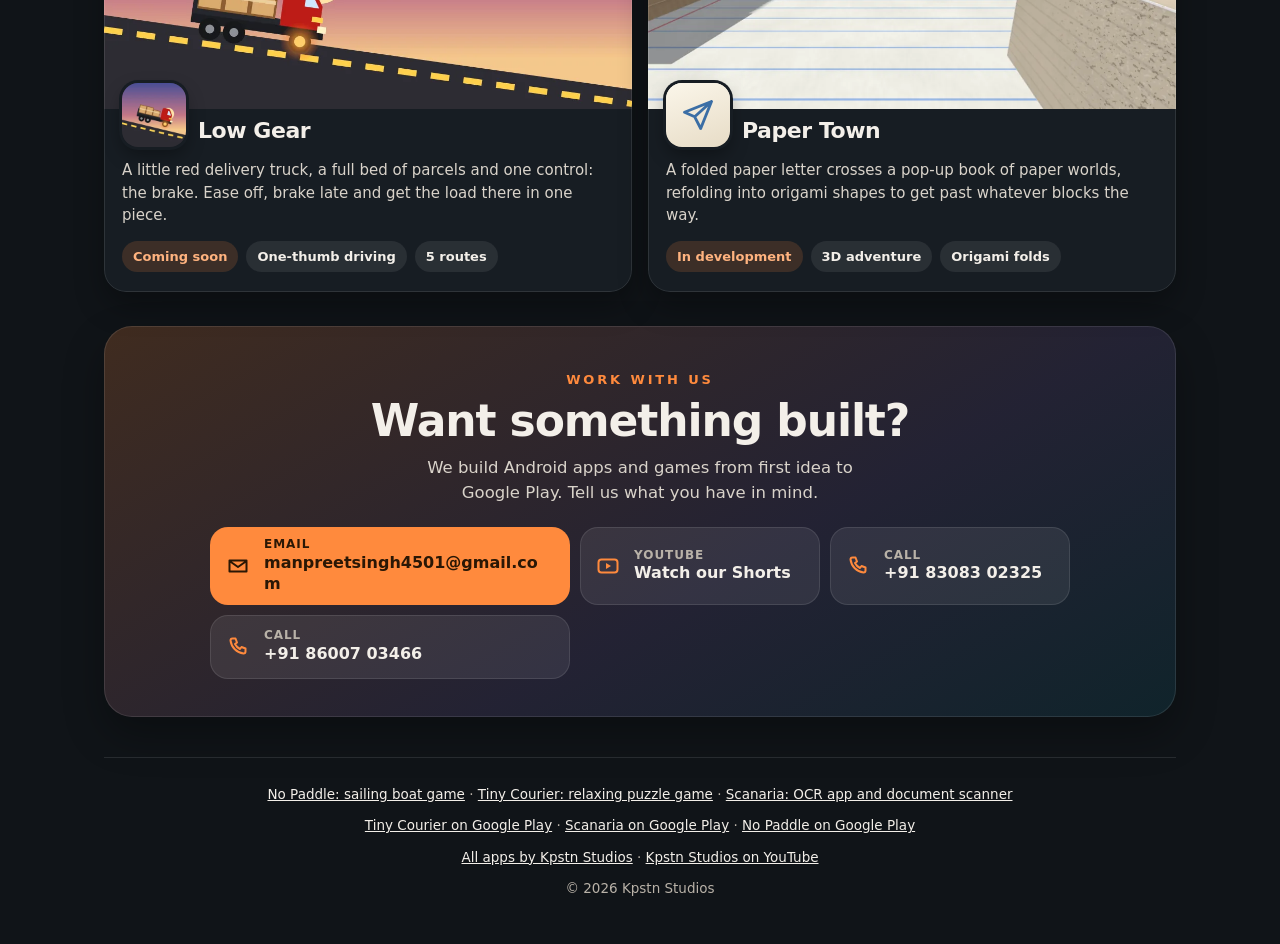
==== commit 0b1b8caf: "Boomlets is out: move it from Upcoming to Out now Boomlets gets a full app card (first, with the NEW" ====
--- a/index.html
+++ b/index.html
@@ -5,11 +5,11 @@
 <meta name="viewport" content="width=device-width,initial-scale=1">
 <meta name="google-site-verification" content="OB6ThSI40kOqImdfjRUzBG8xYrJgDSYW6yJHjaOwfGw">
 <title>Sailing game, puzzle game and OCR app for Android | Kpstn Studios</title>
-<meta name="description" content="No Paddle, a sailing boat game. Tiny Courier, a relaxing 3D puzzle game that plays offline. Scanaria, an OCR app and document scanner. All on Google Play.">
+<meta name="description" content="No Paddle, a sailing boat game. Tiny Courier, a relaxing 3D puzzle game that plays offline. Scanaria, an OCR app and document scanner. Boomlets, a pod-blasting puzzle arcade game. All on Google Play.">
 <meta name="theme-color" content="#101418">
 <meta property="og:type" content="website">
 <meta property="og:title" content="Kpstn Studios: Android games and apps">
-<meta property="og:description" content="A sailing boat game, a relaxing 3D puzzle game and an OCR scanner app for Android, all on Google Play.">
+<meta property="og:description" content="A sailing boat game, a relaxing 3D puzzle game, a pod-blasting puzzle arcade game and an OCR scanner app for Android, all on Google Play.">
 <meta property="og:url" content="https://kapstn-studios.github.io/">
 <meta property="og:image" content="https://kapstn-studios.github.io/assets/tinycourier-feature.webp">
 <meta name="twitter:card" content="summary_large_image">
@@ -114,6 +114,16 @@
 .paddle .chips li{background:rgba(232,244,242,.12);color:#e8f4f2}
 .paddle .go{background:#ff6b35;color:#0b2a3c}
 
+/* Boomlets: the game's sky-to-cream backdrop, with Pip's pod yellow */
+.boom{background:linear-gradient(170deg,#a9cbe0 0%,#cfe6d2 50%,#fff4e2 100%);color:#2e2a4a}
+.boom .name{font-weight:900}
+.boom .kicker{color:#3d7f77}
+.boom .chips li{background:rgba(46,42,74,.10);color:#2e2a4a}
+.boom .go{background:#ffd166;color:#2e2a4a;box-shadow:0 5px 0 #c99a3c}
+.boom .badge{background:#2e2a4a;color:#ffd166}
+.boom .icon{box-shadow:0 0 0 1.5px rgba(46,42,74,.18),0 8px 18px rgba(46,42,74,.28)}
+.boom .shots{scrollbar-color:rgba(46,42,74,.35) transparent}
+
 /* upcoming */
 .soon-grid{display:grid;gap:16px;grid-template-columns:1fr}
 .next{position:relative;border-radius:22px;overflow:hidden;background:var(--panel);scroll-margin-top:16px;
@@ -160,15 +170,16 @@
 @media (min-width:640px){
   .wrap{padding:0 24px}
   .hero{padding:44px 0 40px}
-  .quick{grid-template-columns:repeat(3,1fr);max-width:none}
+  .quick{grid-template-columns:repeat(2,1fr);max-width:none}
   .q{flex-direction:column;text-align:center;padding:18px 12px 16px;gap:10px}
   .q img{width:72px;height:72px;border-radius:18px}
   .qt{flex:none;align-items:center}
   .get{min-width:120px}
-  .soon-grid{grid-template-columns:repeat(3,1fr)}
+  .soon-grid{grid-template-columns:repeat(2,1fr)}
   .go{display:inline-flex}
 }
 @media (min-width:900px){
+  .quick{grid-template-columns:repeat(4,1fr)}
   .app{display:grid;grid-template-columns:minmax(0,1fr) minmax(0,1.08fr);align-items:stretch}
   .app.flip .info{order:2}
   .info{padding:34px 34px 30px;display:flex;flex-direction:column;justify-content:center}
@@ -248,8 +259,15 @@
 
   <header class="hero" id="top">
     <h1>Games and apps for <em>Android</em>.</h1>
-    <p>A sailing boat game, a relaxing puzzle game and an OCR scanner app are on Google&nbsp;Play today. Three more are on the way.</p>
+    <p>A pod-blasting puzzle game, a sailing boat game, a relaxing puzzle game and an OCR scanner app are on Google&nbsp;Play today. Two more are on the way.</p>
     <ul class="quick" aria-label="Get our apps on Google Play">
+      <li>
+        <a class="q" data-app="com.manpreetgugga.boomlets" href="https://play.google.com/store/apps/details?id=com.manpreetgugga.boomlets&amp;referrer=utm_source%3Dinstagram%26utm_medium%3Dbio">
+          <img src="assets/boomlets-icon.webp" alt="" width="52" height="52">
+          <span class="qt"><b>Boomlets</b><small>Pod blast puzzle game</small></span>
+          <span class="get">Get<span class="vh"> Boomlets on Google Play</span></span>
+        </a>
+      </li>
       <li>
         <a class="q" data-app="com.manpreetgugga.tinycourier" href="https://play.google.com/store/apps/details?id=com.manpreetgugga.tinycourier&amp;referrer=utm_source%3Dinstagram%26utm_medium%3Dbio">
           <img src="assets/tinycourier-icon.webp" alt="" width="52" height="52">
@@ -277,12 +295,47 @@
   <main>
     <h2 class="label" id="apps"><b>Out now</b> On Google Play</h2>
 
+    <section class="app flip boom" id="boomlets" aria-labelledby="boom-name">
+      <div class="info">
+        <div class="top">
+          <img class="icon" src="assets/boomlets-icon.webp" alt="" width="88" height="88">
+          <div>
+            <h3 class="name" id="boom-name">Boomlets<span class="badge">NEW</span></h3>
+            <p class="kicker">A cozy 3D puzzle arcade game</p>
+          </div>
+        </div>
+        <p class="desc">Help Pip, a little sprout with a big fizz, clear 25 floating worlds. Drop a fizzy pod, step back and watch it pop in a plus-shaped blast that breaks crates, sets off other pods and sends critters packing. Every world adds a new twist and ends with a boss.</p>
+        <ul class="chips">
+          <li>150 levels</li><li>25 worlds</li><li>25 bosses</li><li>One-finger controls</li><li>Plays offline</li>
+        </ul>
+        <div>
+          <a class="go" data-app="com.manpreetgugga.boomlets"
+             href="https://play.google.com/store/apps/details?id=com.manpreetgugga.boomlets&amp;referrer=utm_source%3Dinstagram%26utm_medium%3Dbio">
+            <svg viewBox="0 0 24 24" aria-hidden="true"><path fill="currentColor" d="M4 2.6v18.8c0 .5.5.8.9.6l16.3-9.4c.4-.3.4-.9 0-1.2L4.9 2c-.4-.2-.9.1-.9.6Z"/></svg>
+            Get it on Google Play
+          </a>
+        </div>
+        <a class="policy" href="https://manpreetgugga.github.io/boomlets/">More about Boomlets</a> <span class="policy" aria-hidden="true">&nbsp;·&nbsp;</span> <a class="policy" href="https://manpreetgugga.github.io/boomlets/privacy.html">Privacy policy</a>
+      </div>
+      <div class="media">
+        <img class="banner" src="assets/boomlets-feature.webp" alt="Boomlets: Pip the sprout beside a fizzy pod" width="1024" height="500">
+        <div class="shots" tabindex="0" role="group" aria-label="Boomlets screenshots">
+          <img src="assets/boomlets-1.webp" alt="Pip drops a pod next to a critter: pop pods, outsmart the critters" width="540" height="960" loading="lazy">
+          <img src="assets/boomlets-2.webp" alt="A Boomlets boss battle" width="540" height="960" loading="lazy">
+          <img src="assets/boomlets-3.webp" alt="Six of the 25 bosses" width="540" height="960" loading="lazy">
+          <img src="assets/boomlets-4.webp" alt="25 worlds, each with its own twist" width="540" height="960" loading="lazy">
+          <img src="assets/boomlets-5.webp" alt="Tap to walk, double-tap to drop a pod" width="540" height="960" loading="lazy">
+          <img src="assets/boomlets-6.webp" alt="150 levels and 450 stars to collect" width="540" height="960" loading="lazy">
+        </div>
+      </div>
+    </section>
+
     <section class="app courier" id="tiny-courier" aria-labelledby="courier-name">
       <div class="info">
         <div class="top">
           <img class="icon" src="assets/tinycourier-icon.webp" alt="" width="88" height="88">
           <div>
-            <h3 class="name" id="courier-name">Tiny Courier<span class="badge">NEW</span></h3>
+            <h3 class="name" id="courier-name">Tiny Courier</h3>
             <p class="kicker">A relaxing 3D puzzle game</p>
           </div>
         </div>
@@ -389,18 +442,6 @@
           </div>
           <p>A little red delivery truck, a full bed of parcels and one control: the brake. Ease off, brake late and get the load there in one piece.</p>
           <ul class="chips"><li class="state">Coming soon</li><li>One-thumb driving</li><li>5 routes</li></ul>
-        </div>
-      </article>
-
-      <article class="next" id="boomlets">
-        <img class="banner" src="assets/boomlets-feature.webp" alt="Boomlets: Pip the sprout beside a fizzy pod" width="1024" height="500" loading="lazy">
-        <div class="body">
-          <div class="head">
-            <img class="icon" src="assets/boomlets-icon.webp" alt="" width="64" height="64" loading="lazy">
-            <h3>Boomlets</h3>
-          </div>
-          <p>Help Pip drop fizzy pods, blast crates and outsmart critters across floating worlds, each with its own twist and a boss at the end.</p>
-          <ul class="chips"><li class="state">Coming soon</li><li>25 worlds</li><li>Boss fights</li></ul>
         </div>
       </article>
 
